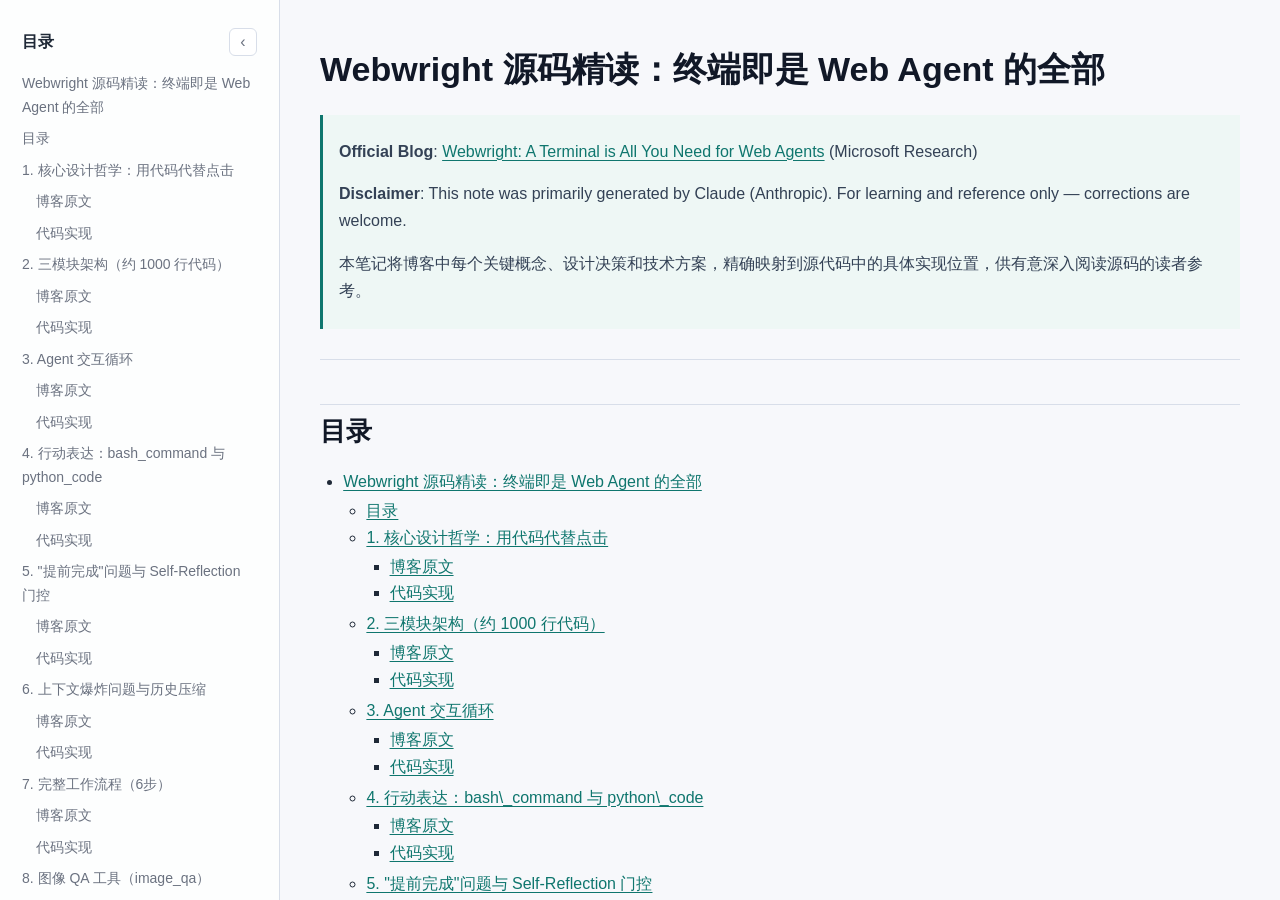
==== pages/Webwright/index.html @ 62d3bee5 "add Webwright" ====
<!doctype html>
<html lang="zh-CN">
<head>
  <meta charset="utf-8">
  <meta name="viewport" content="width=device-width, initial-scale=1">
  <title>Webwright 源码精读：终端即是 Web Agent 的全部</title>
  <link rel="stylesheet" href="assets/style.css">
</head>
<body>
  <div class="app-shell" id="app-shell">
    <aside class="toc" id="toc" aria-label="目录">
      <div class="toc-header">
        <div class="toc-title">目录</div>
        <button type="button" class="toc-toggle" id="toc-toggle" aria-label="折叠目录">‹</button>
      </div>
      <nav><a class="toc-level-1" href="#webwright-源码精读终端即是-web-agent-的全部">Webwright 源码精读：终端即是 Web Agent 的全部</a><a class="toc-level-2" href="#目录">目录</a><a class="toc-level-2" href="#1-核心设计哲学用代码代替点击">1. 核心设计哲学：用代码代替点击</a><a class="toc-level-3" href="#博客原文">博客原文</a><a class="toc-level-3" href="#代码实现">代码实现</a><a class="toc-level-2" href="#2-三模块架构（约-1000-行代码）">2. 三模块架构（约 1000 行代码）</a><a class="toc-level-3" href="#博客原文">博客原文</a><a class="toc-level-3" href="#代码实现">代码实现</a><a class="toc-level-2" href="#3-agent-交互循环">3. Agent 交互循环</a><a class="toc-level-3" href="#博客原文">博客原文</a><a class="toc-level-3" href="#代码实现">代码实现</a><a class="toc-level-2" href="#4-行动表达bashcommand-与-pythoncode">4. 行动表达：bash_command 与 python_code</a><a class="toc-level-3" href="#博客原文">博客原文</a><a class="toc-level-3" href="#代码实现">代码实现</a><a class="toc-level-2" href="#5-提前完成问题与-self-reflection-门控">5. &quot;提前完成&quot;问题与 Self-Reflection 门控</a><a class="toc-level-3" href="#博客原文">博客原文</a><a class="toc-level-3" href="#代码实现">代码实现</a><a class="toc-level-2" href="#6-上下文爆炸问题与历史压缩">6. 上下文爆炸问题与历史压缩</a><a class="toc-level-3" href="#博客原文">博客原文</a><a class="toc-level-3" href="#代码实现">代码实现</a><a class="toc-level-2" href="#7-完整工作流程（6步）">7. 完整工作流程（6步）</a><a class="toc-level-3" href="#博客原文">博客原文</a><a class="toc-level-3" href="#代码实现">代码实现</a><a class="toc-level-2" href="#8-图像-qa-工具（imageqa）">8. 图像 QA 工具（image_qa）</a><a class="toc-level-3" href="#博客原文">博客原文</a><a class="toc-level-3" href="#代码实现">代码实现</a><a class="toc-level-2" href="#9-可重用-cli-工具输出">9. 可重用 CLI 工具输出</a><a class="toc-level-3" href="#博客原文">博客原文</a><a class="toc-level-3" href="#代码实现">代码实现</a><a class="toc-level-2" href="#10-性能评测与成本数据">10. 性能评测与成本数据</a><a class="toc-level-3" href="#博客原文">博客原文</a><a class="toc-level-3" href="#代码实现">代码实现</a><a class="toc-level-2" href="#11-设计原则少即是多">11. 设计原则：少即是多</a><a class="toc-level-3" href="#博客原文">博客原文</a><a class="toc-level-3" href="#代码实现">代码实现</a><a class="toc-level-2" href="#12-可观测性轨迹与调试文件">12. 可观测性：轨迹与调试文件</a><a class="toc-level-3" href="#博客原文">博客原文</a><a class="toc-level-3" href="#代码实现">代码实现</a><a class="toc-level-2" href="#附录关键配置项速查">附录：关键配置项速查</a><a class="toc-level-2" href="#附录关键文件速查">附录：关键文件速查</a><a class="toc-level-2" href="#acknowledgements">Acknowledgements</a></nav>
    </aside>
    <button type="button" class="toc-rail" id="toc-rail" aria-label="展开目录">目录</button>
    <main class="document">
      <h1 id="webwright-源码精读终端即是-web-agent-的全部">Webwright 源码精读：终端即是 Web Agent 的全部</h1>
<blockquote><p><strong>Official Blog</strong>: <a href="https://www.microsoft.com/en-us/research/articles/webwright-a-terminal-is-all-you-need-for-web-agents/">Webwright: A Terminal is All You Need for Web Agents</a> (Microsoft Research)</p><p><strong>Disclaimer</strong>: This note was primarily generated by Claude (Anthropic). For learning and reference only — corrections are welcome.</p><p>本笔记将博客中每个关键概念、设计决策和技术方案，精确映射到源代码中的具体实现位置，供有意深入阅读源码的读者参考。</p></blockquote>
<hr>
<h2 id="目录">目录</h2>
<ul>
<li><a href="#webwright-源码精读终端即是-web-agent-的全部">Webwright 源码精读：终端即是 Web Agent 的全部</a>
<ul>
<li><a href="#目录">目录</a>
</li>
<li><a href="#1-核心设计哲学用代码代替点击">1. 核心设计哲学：用代码代替点击</a>
<ul>
<li><a href="#博客原文">博客原文</a>
</li>
<li><a href="#代码实现">代码实现</a>
</li>
</ul>
</li>
<li><a href="#2-三模块架构约-1000-行代码">2. 三模块架构（约 1000 行代码）</a>
<ul>
<li><a href="#博客原文-1">博客原文</a>
</li>
<li><a href="#代码实现-1">代码实现</a>
</li>
</ul>
</li>
<li><a href="#3-agent-交互循环">3. Agent 交互循环</a>
<ul>
<li><a href="#博客原文-2">博客原文</a>
</li>
<li><a href="#代码实现-2">代码实现</a>
</li>
</ul>
</li>
<li><a href="#4-行动表达bash_command-与-python_code">4. 行动表达：bash\_command 与 python\_code</a>
<ul>
<li><a href="#博客原文-3">博客原文</a>
</li>
<li><a href="#代码实现-3">代码实现</a>
</li>
</ul>
</li>
<li><a href="#5-提前完成问题与-self-reflection-门控">5. &quot;提前完成&quot;问题与 Self-Reflection 门控</a>
<ul>
<li><a href="#博客原文-4">博客原文</a>
</li>
<li><a href="#代码实现-4">代码实现</a>
</li>
</ul>
</li>
<li><a href="#6-上下文爆炸问题与历史压缩">6. 上下文爆炸问题与历史压缩</a>
<ul>
<li><a href="#博客原文-5">博客原文</a>
</li>
<li><a href="#代码实现-5">代码实现</a>
</li>
</ul>
</li>
<li><a href="#7-完整工作流程6步">7. 完整工作流程（6步）</a>
<ul>
<li><a href="#博客原文-6">博客原文</a>
</li>
<li><a href="#代码实现-6">代码实现</a>
</li>
</ul>
</li>
<li><a href="#8-图像-qa-工具image_qa">8. 图像 QA 工具（image\_qa）</a>
<ul>
<li><a href="#博客原文-7">博客原文</a>
</li>
<li><a href="#代码实现-7">代码实现</a>
</li>
</ul>
</li>
<li><a href="#9-可重用-cli-工具输出">9. 可重用 CLI 工具输出</a>
<ul>
<li><a href="#博客原文-8">博客原文</a>
</li>
<li><a href="#代码实现-8">代码实现</a>
</li>
</ul>
</li>
<li><a href="#10-性能评测与成本数据">10. 性能评测与成本数据</a>
<ul>
<li><a href="#博客原文-9">博客原文</a>
</li>
<li><a href="#代码实现-9">代码实现</a>
</li>
</ul>
</li>
<li><a href="#11-设计原则少即是多">11. 设计原则：少即是多</a>
<ul>
<li><a href="#博客原文-10">博客原文</a>
</li>
<li><a href="#代码实现-10">代码实现</a>
</li>
</ul>
</li>
<li><a href="#12-可观测性轨迹与调试文件">12. 可观测性：轨迹与调试文件</a>
<ul>
<li><a href="#博客原文-11">博客原文</a>
</li>
<li><a href="#代码实现-11">代码实现</a>
</li>
</ul>
</li>
<li><a href="#附录关键配置项速查">附录：关键配置项速查</a>
</li>
<li><a href="#附录关键文件速查">附录：关键文件速查</a>
</li>
<li><a href="#acknowledgements">Acknowledgements</a>
</li>
</ul>
</li>
</ul>
<hr>
<h2 id="1-核心设计哲学用代码代替点击">1. 核心设计哲学：用代码代替点击</h2>
<h3 id="博客原文">博客原文</h3>
<blockquote><p>系统不是逐一预测点击位置，而是让模型通过编写代码来启动浏览器会话并探索网站。</p><p>持久化的制品不是浏览器会话，而是本地工作区中的代码和日志。</p><p>浏览器没有持久状态。每次 Playwright 运行都必须创建一个全新的浏览器会话，从头导航，并通过代码重建状态。</p></blockquote>
<h3 id="代码实现">代码实现</h3>
<p><strong>无持久化浏览器状态的约束</strong>写在 System Prompt 中，强制模型通过代码而非会话状态维护上下文：</p>
<p><a href="src/webwright/config/base.yaml#L109" class="code-ref-trigger" data-code-path="src/webwright/config/base.yaml" data-file-id="file-708bcd478123" data-start="109" data-end="109">src/webwright/config/base.yaml:109</a></p>
<p><strong>持久化制品是代码和日志，而非浏览器会话</strong>。环境模块将代码和截图持久化到磁盘工作区，而不是保留浏览器进程：</p>
<p><a href="src/webwright/environments/local_workspace.py#L16-L44" class="code-ref-trigger" data-code-path="src/webwright/environments/local_workspace.py" data-file-id="file-b6d638ec2795" data-start="16" data-end="44">src/webwright/environments/local_workspace.py:16-44</a>（<code>LocalWorkspaceEnvironmentConfig</code>）</p>
<p>工作区目录通过 <code>output_dir</code> 配置项绑定，每一步的 bash 命令都在此目录下执行，产出的文件（<code>final_script.py</code>、截图、日志）构成持久化制品。</p>
<p><strong>Local Browser 模式</strong>下，每一步 Python 代码都在一个新的 <code>async_playwright()</code> 上下文中运行，执行完即关闭：</p>
<p><a href="src/webwright/environments/local_browser.py#L432-L450" class="code-ref-trigger" data-code-path="src/webwright/environments/local_browser.py" data-file-id="file-054def667570" data-start="432" data-end="450">src/webwright/environments/local_browser.py:432-450</a>（<code>_run_python_code</code>）</p>
<p>这段代码将模型生成的 Python 片段包装成一个 <code>async def __agent_step__(page, context, browser, playwright, task)</code> 函数来执行，每次调用都是独立的浏览器会话。</p>
<hr>
<h2 id="2-三模块架构（约-1000-行代码）">2. 三模块架构（约 1000 行代码）</h2>
<h3 id="博客原文">博客原文</h3>
<blockquote><p>三个核心模块，总计约 1000 行代码： - 运行器（Runner）：约 150 行 - 模型接口（Model Interface）：约 550 行 - 环境（Environment）：约 300 行</p></blockquote>
<h3 id="代码实现">代码实现</h3>
<table><thead><tr><th>模块</th><th>博客描述</th><th>实际文件</th><th>行数</th></tr></thead><tbody><tr><td><strong>Runner（运行器）</strong></td><td>~150 行，编排 Agent 循环</td><td><a href="src/webwright/run/cli.py" class="code-ref-trigger" data-code-path="src/webwright/run/cli.py" data-file-id="file-d934a7c98367" data-start="" data-end="">src/webwright/run/cli.py</a></td><td>155 行</td></tr><tr><td><strong>Model Interface（模型接口）</strong></td><td>~550 行，处理 LLM 通信</td><td><a href="src/webwright/models/base.py" class="code-ref-trigger" data-code-path="src/webwright/models/base.py" data-file-id="file-b5b69364e30b" data-start="" data-end="">src/webwright/models/base.py</a></td><td>588 行</td></tr><tr><td><strong>Environment（环境）</strong></td><td>~300 行，管理工作区和执行命令</td><td><a href="src/webwright/environments/local_workspace.py" class="code-ref-trigger" data-code-path="src/webwright/environments/local_workspace.py" data-file-id="file-b6d638ec2795" data-start="" data-end="">src/webwright/environments/local_workspace.py</a></td><td>~300 行</td></tr></tbody></table>
<p><strong>Runner</strong> 的核心入口函数：</p>
<p><a href="src/webwright/run/cli.py#L30-L131" class="code-ref-trigger" data-code-path="src/webwright/run/cli.py" data-file-id="file-d934a7c98367" data-start="30" data-end="131">src/webwright/run/cli.py:30-131</a>（<code>run_one</code> 函数）</p>
<p><code>run_one()</code> 负责：加载多层 YAML 配置 → 实例化 Model/Environment/Agent → 调用 <code>env.prepare()</code> → 调用 <code>agent.run()</code> → 关闭环境并返回结果。</p>
<p><strong>Model Interface</strong> 的核心类：</p>
<p><a href="src/webwright/models/base.py#L225-L587" class="code-ref-trigger" data-code-path="src/webwright/models/base.py" data-file-id="file-b5b69364e30b" data-start="225" data-end="587">src/webwright/models/base.py:225-587</a>（<code>BaseModel</code> 类）</p>
<p>所有 LLM 后端（OpenAI、Anthropic、OpenRouter）均继承自此基类，通过重载 <code>_build_payload</code>、<code>_extract_text</code>、<code>_usage_metrics_from_payload</code> 等方法适配各自 API。</p>
<p><strong>Environment</strong> 的核心类：</p>
<p><a href="src/webwright/environments/local_workspace.py#L47" class="code-ref-trigger" data-code-path="src/webwright/environments/local_workspace.py" data-file-id="file-b6d638ec2795" data-start="47" data-end="47">src/webwright/environments/local_workspace.py:47</a>（<code>LocalWorkspaceEnvironment</code>）</p>
<hr>
<h2 id="3-agent-交互循环">3. Agent 交互循环</h2>
<h3 id="博客原文">博客原文</h3>
<blockquote><p>1. 运行器将当前上下文发送给模型 2. 模型返回解析后的动作：思考块 + Shell 命令块 3. 环境在本地工作区执行命令 4. 返回观测结果（终端输出、日志、截图、错误信息） 5. 循环持续直到任务完成</p></blockquote>
<h3 id="代码实现">代码实现</h3>
<p><strong>主循环</strong>位于 Agent 的 <code>run()</code> 方法：</p>
<p><a href="src/webwright/agents/default.py#L341-L381" class="code-ref-trigger" data-code-path="src/webwright/agents/default.py" data-file-id="file-e313798ded40" data-start="341" data-end="381">src/webwright/agents/default.py:341-381</a>（<code>run</code> 方法）</p>
<p><a href="src/webwright/agents/default.py#L383-L384" class="code-ref-trigger" data-code-path="src/webwright/agents/default.py" data-file-id="file-e313798ded40" data-start="383" data-end="384">src/webwright/agents/default.py:383-384</a>（<code>step</code> 方法）</p>
<p><code>step()</code> 仅一行：<code>return self.execute_actions(self.query())</code>，清晰体现了&quot;查询 → 执行&quot;的两步结构。</p>
<p><strong>步骤1：Runner 发送上下文给模型</strong></p>
<p><a href="src/webwright/agents/default.py#L346-L349" class="code-ref-trigger" data-code-path="src/webwright/agents/default.py" data-file-id="file-e313798ded40" data-start="346" data-end="349">src/webwright/agents/default.py:346-349</a></p>
<p>启动时渲染 <code>system_template</code> 和 <code>instance_template</code>，加入 <code>self.messages</code> 列表，再在每个循环中通过 <code>self.query()</code> 将完整消息历史传给模型。</p>
<p><strong>步骤2：模型返回 thinking + shell command</strong></p>
<p><a href="src/webwright/agents/default.py#L386-L398" class="code-ref-trigger" data-code-path="src/webwright/agents/default.py" data-file-id="file-e313798ded40" data-start="386" data-end="398">src/webwright/agents/default.py:386-398</a>（<code>query</code> 方法）</p>
<p><a href="src/webwright/models/base.py#L463-L529" class="code-ref-trigger" data-code-path="src/webwright/models/base.py" data-file-id="file-b5b69364e30b" data-start="463" data-end="529">src/webwright/models/base.py:463-529</a>（<code>_query_async</code> 方法）</p>
<p><code>_query_async</code> 解析 JSON 响应，将 <code>thought</code> 字段提取为内容，<code>bash_command</code>/<code>python_code</code> 提取为 <code>actions</code>，<code>done</code> 和 <code>final_response</code> 一并打包进消息的 <code>extra</code> 字段。</p>
<p>模型输出的 JSON 格式由 System Prompt 强制规定：</p>
<p><a href="src/webwright/config/base.yaml#L95-L101" class="code-ref-trigger" data-code-path="src/webwright/config/base.yaml" data-file-id="file-708bcd478123" data-start="95" data-end="101">src/webwright/config/base.yaml:95-101</a></p>
<p><strong>步骤3：环境执行命令</strong></p>
<p><a href="src/webwright/agents/default.py#L425" class="code-ref-trigger" data-code-path="src/webwright/agents/default.py" data-file-id="file-e313798ded40" data-start="425" data-end="425">src/webwright/agents/default.py:425</a></p>
<p><strong>步骤4：观测结果返回</strong></p>
<p>观测模板将终端输出、截图路径、ARIA 快照等格式化后发回：</p>
<p><a href="src/webwright/config/base.yaml#L27-L39" class="code-ref-trigger" data-code-path="src/webwright/config/base.yaml" data-file-id="file-708bcd478123" data-start="27" data-end="39">src/webwright/config/base.yaml:27-39</a>（<code>observation_template</code>）</p>
<p><a href="src/webwright/models/base.py#L376-L399" class="code-ref-trigger" data-code-path="src/webwright/models/base.py" data-file-id="file-b5b69364e30b" data-start="376" data-end="399">src/webwright/models/base.py:376-399</a>（<code>format_observation_messages</code> 方法）</p>
<p><strong>步骤5：循环直到任务完成</strong></p>
<p><a href="src/webwright/agents/default.py#L363-L381" class="code-ref-trigger" data-code-path="src/webwright/agents/default.py" data-file-id="file-e313798ded40" data-start="363" data-end="381">src/webwright/agents/default.py:363-381</a></p>
<p>通过检查 <code>messages[-1].get(&quot;role&quot;) == &quot;exit&quot;</code> 来判断是否退出循环。</p>
<hr>
<h2 id="4-行动表达bashcommand-与-pythoncode">4. 行动表达：bash_command 与 python_code</h2>
<h3 id="博客原文">博客原文</h3>
<blockquote><p>系统不使用底层原子操作，而是使用 bash 命令和 Playwright 代码，让模型能够在单步内自然地串联多个 Web 交互。</p><p>代码所带来的健壮性、效率和可复用性，是底层动作空间难以企及的。</p></blockquote>
<h3 id="代码实现">代码实现</h3>
<p><strong>两种行动字段</strong>在模型配置中定义为互斥的 <code>action_field</code>：</p>
<p><a href="src/webwright/models/base.py#L53" class="code-ref-trigger" data-code-path="src/webwright/models/base.py" data-file-id="file-b5b69364e30b" data-start="53" data-end="53">src/webwright/models/base.py:53</a></p>
<p>JSON Schema 中的行动字段定义（用于强制结构化输出）：</p>
<p><a href="src/webwright/models/base.py#L307-L319" class="code-ref-trigger" data-code-path="src/webwright/models/base.py" data-file-id="file-b5b69364e30b" data-start="307" data-end="319">src/webwright/models/base.py:307-319</a>（<code>_response_schema</code> 方法）</p>
<p><strong>bash_command</strong> 在 <code>local_workspace</code> 环境中通过 <code>subprocess</code> 执行，支持 heredoc 内嵌 Python：</p>
<p><a href="src/webwright/environments/local_workspace.py#L47" class="code-ref-trigger" data-code-path="src/webwright/environments/local_workspace.py" data-file-id="file-b6d638ec2795" data-start="47" data-end="47">src/webwright/environments/local_workspace.py:47</a>（<code>LocalWorkspaceEnvironment.execute</code> 方法）</p>
<p><strong>python_code</strong> 在 <code>local_browser</code> 环境中直接执行 Playwright 异步代码：</p>
<p><a href="src/webwright/environments/local_browser.py#L432-L450" class="code-ref-trigger" data-code-path="src/webwright/environments/local_browser.py" data-file-id="file-054def667570" data-start="432" data-end="450">src/webwright/environments/local_browser.py:432-450</a>（<code>_run_python_code</code> 方法）</p>
<p><strong>多步浏览器交互链</strong>的典型示例直接写在 System Prompt 的 Playwright 示例中，展示了在单个 bash_command 内完成&quot;导航 → 截图 → 点击 → 过滤 → 截图&quot;的完整链：</p>
<p><a href="src/webwright/config/base.yaml#L125-L171" class="code-ref-trigger" data-code-path="src/webwright/config/base.yaml" data-file-id="file-708bcd478123" data-start="125" data-end="171">src/webwright/config/base.yaml:125-171</a>（<code>## Playwright Examples</code> 段落）</p>
<p><strong>bash 语法校验</strong>防止非法命令进入执行循环：</p>
<p><a href="src/webwright/models/base.py#L123-L136" class="code-ref-trigger" data-code-path="src/webwright/models/base.py" data-file-id="file-b5b69364e30b" data-start="123" data-end="136">src/webwright/models/base.py:123-136</a>（<code>_validate_bash_command</code> 函数）</p>
<hr>
<h2 id="5-提前完成问题与-self-reflection-门控">5. &quot;提前完成&quot;问题与 Self-Reflection 门控</h2>
<h3 id="博客原文">博客原文</h3>
<blockquote><p>&quot;提前完成&quot;问题：Agent 必须先生成自我反思配置、在新文件夹中运行最终脚本并记录日志、通过自身判断，然后才能发出 <code>done: true</code> 标志。</p></blockquote>
<h3 id="代码实现">代码实现</h3>
<p><strong>门控逻辑</strong>：当模型尝试设置 <code>done: true</code> 时，<code>execute_actions</code> 先检查 Self-Reflection 门控：</p>
<p><a href="src/webwright/agents/default.py#L400-L424" class="code-ref-trigger" data-code-path="src/webwright/agents/default.py" data-file-id="file-e313798ded40" data-start="400" data-end="424">src/webwright/agents/default.py:400-424</a>（<code>execute_actions</code> 方法）</p>
<p><strong>门控验证逻辑</strong>检查以下条件：</p>
<p><a href="src/webwright/agents/default.py#L202-L268" class="code-ref-trigger" data-code-path="src/webwright/agents/default.py" data-file-id="file-e313798ded40" data-start="202" data-end="268">src/webwright/agents/default.py:202-268</a>（<code>_tool_gate_error</code> 方法）</p>
<ol>
<li><code>final_runs/</code> 目录是否存在
</li>
<li>最新 <code>final_runs/run_&lt;id&gt;/</code> 中是否有 <code>self_reflect_result.json</code>
</li>
<li>该文件中 <code>predicted_label</code> 是否为 <code>1</code>（成功）
</li>
</ol>
<p>若任何条件不满足，方法返回一段详细的错误文本，告知模型需要执行哪些步骤。模型收到此错误后会继续执行修复流程。</p>
<p><strong>Self-Reflection 工具本身</strong>是一个两阶段视觉评估器：</p>
<p><a href="src/webwright/tools/self_reflection.py#L379-L447" class="code-ref-trigger" data-code-path="src/webwright/tools/self_reflection.py" data-file-id="file-9f012483cd4c" data-start="379" data-end="447">src/webwright/tools/self_reflection.py:379-447</a>（<code>run_self_reflection_async</code> 函数）</p>
<ul>
<li><strong>阶段1</strong>（<a href="src/webwright/tools/self_reflection.py#L395-L411" class="code-ref-trigger" data-code-path="src/webwright/tools/self_reflection.py" data-file-id="file-9f012483cd4c" data-start="395" data-end="411">第 395-411 行</a>）：并发对每张截图调用视觉模型，解析 <code>Score: 1-5</code> 和 <code>Reasoning</code>
</li>
<li><strong>阶段2</strong>（<a href="src/webwright/tools/self_reflection.py#L419-L436" class="code-ref-trigger" data-code-path="src/webwright/tools/self_reflection.py" data-file-id="file-9f012483cd4c" data-start="419" data-end="436">第 419-436 行</a>）：将所有 <code>Reasoning</code> 和 <code>final_script_log.txt</code> 注入最终 prompt，一次性得出 <code>Status: success</code> 或 <code>Status: failure</code>
</li>
</ul>
<p><strong>配置开关</strong>：是否要求 Self-Reflection 通过才能完成：</p>
<p><a href="src/webwright/agents/default.py#L39" class="code-ref-trigger" data-code-path="src/webwright/agents/default.py" data-file-id="file-e313798ded40" data-start="39" data-end="39">src/webwright/agents/default.py:39</a>（<code>AgentConfig</code>） <a href="src/webwright/config/base.yaml#L89" class="code-ref-trigger" data-code-path="src/webwright/config/base.yaml" data-file-id="file-708bcd478123" data-start="89" data-end="89">src/webwright/config/base.yaml:89</a></p>
<p><strong>Completion Gate（完成门控）规则</strong>在 System Prompt 中明确列出：</p>
<p><a href="src/webwright/config/base.yaml#L289-L314" class="code-ref-trigger" data-code-path="src/webwright/config/base.yaml" data-file-id="file-708bcd478123" data-start="289" data-end="314">src/webwright/config/base.yaml:289-314</a>（<code>## Completion Gate</code> 段落）</p>
<p><a href="src/webwright/config/base.yaml#L402-L410" class="code-ref-trigger" data-code-path="src/webwright/config/base.yaml" data-file-id="file-708bcd478123" data-start="402" data-end="410">src/webwright/config/base.yaml:402-410</a>（<code>instance_template</code> 中的 Completion Gate）</p>
<hr>
<h2 id="6-上下文爆炸问题与历史压缩">6. 上下文爆炸问题与历史压缩</h2>
<h3 id="博客原文">博客原文</h3>
<blockquote><p>&quot;上下文爆炸&quot;问题：较长的编码轨迹会迅速超出上下文限制，因此每 20 步将历史记录压缩为一条摘要。</p></blockquote>
<h3 id="代码实现">代码实现</h3>
<p><strong>历史压缩触发条件</strong>在主循环中：</p>
<p><a href="src/webwright/agents/default.py#L374-L380" class="code-ref-trigger" data-code-path="src/webwright/agents/default.py" data-file-id="file-e313798ded40" data-start="374" data-end="380">src/webwright/agents/default.py:374-380</a></p>
<p><strong>压缩间隔配置</strong>（默认 20 步）：</p>
<p><a href="src/webwright/config/base.yaml#L91" class="code-ref-trigger" data-code-path="src/webwright/config/base.yaml" data-file-id="file-708bcd478123" data-start="91" data-end="91">src/webwright/config/base.yaml:91</a></p>
<p><strong>压缩实现</strong>（<code>_compact_history</code> 方法）：</p>
<p><a href="src/webwright/agents/default.py#L303-L339" class="code-ref-trigger" data-code-path="src/webwright/agents/default.py" data-file-id="file-e313798ded40" data-start="303" data-end="339">src/webwright/agents/default.py:303-339</a></p>
<ol>
<li>保留原始 system 消息
</li>
<li>用当前消息历史 + 压缩指令 prompt 向模型发起一次额外的 LLM 调用
</li>
<li>将所有非 system 消息替换为一条包含摘要的 user 消息
</li>
<li>摘要失败不会终止运行（<code>except Exception: return</code>）
</li>
</ol>
<p><strong>压缩指令 prompt</strong>（告知模型需要摘要哪些内容）：</p>
<p><a href="src/webwright/agents/default.py#L16-L29" class="code-ref-trigger" data-code-path="src/webwright/agents/default.py" data-file-id="file-e313798ded40" data-start="16" data-end="29">src/webwright/agents/default.py:16-29</a>（<code>DEFAULT_SUMMARY_USER_PROMPT</code>）</p>
<p>摘要 prompt 要求模型保留：原始任务目标、关键文件路径、已满足/未满足的 Critical Points、已发现的有效选择器、最新 final_runs 状态、以及下一步行动。</p>
<p><strong>Local Browser 模式下的 ARIA 快照裁剪</strong>（另一种减少上下文的机制）：</p>
<p><a href="src/webwright/agents/default.py#L275-L301" class="code-ref-trigger" data-code-path="src/webwright/agents/default.py" data-file-id="file-e313798ded40" data-start="275" data-end="301">src/webwright/agents/default.py:275-301</a>（<code>_prune_old_observation_aria_snapshots</code> 方法）</p>
<p><a href="src/webwright/config/local_browser.yaml" class="code-ref-trigger" data-code-path="src/webwright/config/local_browser.yaml" data-file-id="file-71a5d9158325" data-start="" data-end="">src/webwright/config/local_browser.yaml</a>（<code>keep_last_n_observations</code> 配置项）</p>
<p>只保留最近 N 条观测的 ARIA 快照，旧的替换为占位符 <code>&quot;(ARIA snapshot pruned; see most recent observation)&quot;</code>。</p>
<hr>
<h2 id="7-完整工作流程（6步）">7. 完整工作流程（6步）</h2>
<h3 id="博客原文">博客原文</h3>
<blockquote><p>博客描述了从任务接收到任务完成的完整六步流程：规划 → 编写自我反思配置 → 探索 → 编写并执行最终脚本 → 运行自我反思 → 声明完成。</p></blockquote>
<h3 id="代码实现">代码实现</h3>
<p>完整工作流程在 Instance Template 的 <strong>Recommended Workflow</strong> 段落中定义：</p>
<p><a href="src/webwright/config/base.yaml#L370-L387" class="code-ref-trigger" data-code-path="src/webwright/config/base.yaml" data-file-id="file-708bcd478123" data-start="370" data-end="387">src/webwright/config/base.yaml:370-387</a>（<code>## Recommended Workflow</code>）</p>
<p><strong>步骤1 — Planning（规划）</strong></p>
<blockquote><p>将任务分解为关键检查点（Critical Points），写入 <code>plan.md</code></p></blockquote>
<p><a href="src/webwright/config/base.yaml#L370-L377" class="code-ref-trigger" data-code-path="src/webwright/config/base.yaml" data-file-id="file-708bcd478123" data-start="370" data-end="377">src/webwright/config/base.yaml:370-377</a></p>
<p>计划文件 <code>plan.md</code> 还会被 Agent 持续监控，并可在每次观测后重新附加：</p>
<p><a href="src/webwright/agents/default.py#L190-L200" class="code-ref-trigger" data-code-path="src/webwright/agents/default.py" data-file-id="file-e313798ded40" data-start="190" data-end="200">src/webwright/agents/default.py:190-200</a>（<code>_plan_md_message</code> 方法）</p>
<p><a href="src/webwright/agents/default.py#L38" class="code-ref-trigger" data-code-path="src/webwright/agents/default.py" data-file-id="file-e313798ded40" data-start="38" data-end="38">src/webwright/agents/default.py:38</a>（<code>attach_plan_md_after_observation</code> 配置项）</p>
<p><strong>步骤2 — 编写 self_reflect_config.json（一次性）</strong></p>
<blockquote><p>预先为 Self-Reflection 工具编写四个评判 prompt，嵌入 Critical Points 列表</p></blockquote>
<p><a href="src/webwright/config/base.yaml#L379-L380" class="code-ref-trigger" data-code-path="src/webwright/config/base.yaml" data-file-id="file-708bcd478123" data-start="379" data-end="380">src/webwright/config/base.yaml:379-380</a></p>
<p>Self-Reflection 配置的 JSON schema 在 System Prompt 中详细描述：</p>
<p><a href="src/webwright/config/base.yaml#L237-L279" class="code-ref-trigger" data-code-path="src/webwright/config/base.yaml" data-file-id="file-708bcd478123" data-start="237" data-end="279">src/webwright/config/base.yaml:237-279</a></p>
<p><strong>步骤3 — Exploration（探索）</strong></p>
<blockquote><p>运行探索脚本、发现 UI 控件和选择器</p></blockquote>
<p><a href="src/webwright/config/base.yaml#L381-L382" class="code-ref-trigger" data-code-path="src/webwright/config/base.yaml" data-file-id="file-708bcd478123" data-start="381" data-end="382">src/webwright/config/base.yaml:381-382</a></p>
<p>探索过程中可以使用 <code>image_qa</code> 工具验证 UI 状态（见第8节）。</p>
<p><strong>步骤4 — 编写并运行 final_script.py</strong></p>
<blockquote><p>编写带仪器化的 <code>final_script.py</code>，在 <code>final_runs/run_&lt;id&gt;/</code> 中执行</p></blockquote>
<p><a href="src/webwright/config/base.yaml#L383" class="code-ref-trigger" data-code-path="src/webwright/config/base.yaml" data-file-id="file-708bcd478123" data-start="383" data-end="383">src/webwright/config/base.yaml:383</a> <a href="src/webwright/config/base.yaml#L389-L399" class="code-ref-trigger" data-code-path="src/webwright/config/base.yaml" data-file-id="file-708bcd478123" data-start="389" data-end="399">src/webwright/config/base.yaml:389-399</a>（<code>## Final Script Instrumentation</code>）</p>
<p>Final Script 必须满足的仪器化要求（截图命名规范、日志格式）：</p>
<p><a href="src/webwright/config/base.yaml#L392-L396" class="code-ref-trigger" data-code-path="src/webwright/config/base.yaml" data-file-id="file-708bcd478123" data-start="392" data-end="396">src/webwright/config/base.yaml:392-396</a></p>
<p><code>final_script_name</code> 和 <code>final_script_path</code> 由环境配置确定：</p>
<p><a href="src/webwright/config/base.yaml#L67" class="code-ref-trigger" data-code-path="src/webwright/config/base.yaml" data-file-id="file-708bcd478123" data-start="67" data-end="67">src/webwright/config/base.yaml:67</a>（<code>environment.final_script_name</code>） <a href="src/webwright/environments/local_workspace.py#L43" class="code-ref-trigger" data-code-path="src/webwright/environments/local_workspace.py" data-file-id="file-b6d638ec2795" data-start="43" data-end="43">src/webwright/environments/local_workspace.py:43</a>（<code>LocalWorkspaceEnvironmentConfig</code>）</p>
<p><strong>步骤5 — 运行 Self-Reflection</strong></p>
<blockquote><p>执行 <code>python -m webwright.tools.self_reflection</code>，验证所有 Critical Points</p></blockquote>
<p><a href="src/webwright/config/base.yaml#L385-L387" class="code-ref-trigger" data-code-path="src/webwright/config/base.yaml" data-file-id="file-708bcd478123" data-start="385" data-end="387">src/webwright/config/base.yaml:385-387</a> <a href="src/webwright/tools/self_reflection.py#L514-L607" class="code-ref-trigger" data-code-path="src/webwright/tools/self_reflection.py" data-file-id="file-9f012483cd4c" data-start="514" data-end="607">src/webwright/tools/self_reflection.py:514-607</a>（<code>main</code> 函数 / CLI 入口）</p>
<p><strong>步骤6 — 声明完成</strong></p>
<blockquote><p>仅当 <code>predicted_label == 1</code> 时才设置 <code>&quot;done&quot;: true</code></p></blockquote>
<p><a href="src/webwright/config/base.yaml#L387" class="code-ref-trigger" data-code-path="src/webwright/config/base.yaml" data-file-id="file-708bcd478123" data-start="387" data-end="387">src/webwright/config/base.yaml:387</a> <a href="src/webwright/agents/default.py#L202-L268" class="code-ref-trigger" data-code-path="src/webwright/agents/default.py" data-file-id="file-e313798ded40" data-start="202" data-end="268">src/webwright/agents/default.py:202-268</a>（门控验证）</p>
<hr>
<h2 id="8-图像-qa-工具（imageqa）">8. 图像 QA 工具（image_qa）</h2>
<h3 id="博客原文">博客原文</h3>
<blockquote><p>在这个基准测试变体中，每步截图不会自动附加到提示中。如果需要视觉解读，必须自行调用图像 QA 工具。</p></blockquote>
<h3 id="代码实现">代码实现</h3>
<p><strong>image_qa CLI 工具</strong>：</p>
<p><a href="src/webwright/tools/image_qa.py#L71-L97" class="code-ref-trigger" data-code-path="src/webwright/tools/image_qa.py" data-file-id="file-fa2f55d80d14" data-start="71" data-end="97">src/webwright/tools/image_qa.py:71-97</a>（<code>run_image_qa</code> 函数）</p>
<p><a href="src/webwright/tools/image_qa.py#L122-L141" class="code-ref-trigger" data-code-path="src/webwright/tools/image_qa.py" data-file-id="file-fa2f55d80d14" data-start="122" data-end="141">src/webwright/tools/image_qa.py:122-141</a>（<code>main</code> / CLI 入口）</p>
<p>工具接收一或多张图片路径 + 问题文本，调用独立的视觉模型（不是主 Agent 模型），返回包含 <code>answer</code>、<code>evidence</code>、<code>unknown</code>、<code>confidence</code> 字段的 JSON。</p>
<p><strong>在 System Prompt 中的文档和调用示例</strong>：</p>
<p><a href="src/webwright/config/base.yaml#L111" class="code-ref-trigger" data-code-path="src/webwright/config/base.yaml" data-file-id="file-708bcd478123" data-start="111" data-end="111">src/webwright/config/base.yaml:111</a>（截图不自动附加的说明） <a href="src/webwright/config/base.yaml#L183-L191" class="code-ref-trigger" data-code-path="src/webwright/config/base.yaml" data-file-id="file-708bcd478123" data-start="183" data-end="191">src/webwright/config/base.yaml:183-191</a>（<code>image_qa</code> 使用示例命令）</p>
<p><a href="src/webwright/config/base.yaml#L363-L367" class="code-ref-trigger" data-code-path="src/webwright/config/base.yaml" data-file-id="file-708bcd478123" data-start="363" data-end="367">src/webwright/config/base.yaml:363-367</a>（<code>instance_template</code> 中的 Image QA Tool 段落）</p>
<p><strong>截图是否自动附加</strong>由模型配置控制：</p>
<p><a href="src/webwright/config/base.yaml#L28" class="code-ref-trigger" data-code-path="src/webwright/config/base.yaml" data-file-id="file-708bcd478123" data-start="28" data-end="28">src/webwright/config/base.yaml:28</a> <a href="src/webwright/models/base.py#L213" class="code-ref-trigger" data-code-path="src/webwright/models/base.py" data-file-id="file-b5b69364e30b" data-start="213" data-end="213">src/webwright/models/base.py:213</a>（<code>attach_observation_screenshot</code> 配置项）</p>
<p><code>attach_observation_screenshot: false</code> 是 <code>local_workspace</code> 模式的默认值；如需自动附加截图，需在对应的 yaml 配置中覆盖此项。</p>
<hr>
<h2 id="9-可重用-cli-工具输出">9. 可重用 CLI 工具输出</h2>
<h3 id="博客原文">博客原文</h3>
<blockquote><p>系统支持为每个用户任务输出参数化的 CLI 工具，供后续重复使用。</p><p>脚本可以被重新运行、改造和共享。</p></blockquote>
<h3 id="代码实现">代码实现</h3>
<p><strong>crafted_cli.yaml</strong> 配置启用 CLI 工具模式：</p>
<p><a href="src/webwright/config/crafted_cli.yaml" class="code-ref-trigger" data-code-path="src/webwright/config/crafted_cli.yaml" data-file-id="file-4926d2269c6b" data-start="" data-end="">src/webwright/config/crafted_cli.yaml</a></p>
<p>此配置覆盖 System Prompt 和 Instance Template，指导 Agent 生成带参数解析的可复用脚本，而非单次执行的一次性脚本。</p>
<p><strong>技能文档</strong>描述了两种使用模式：</p>
<p><a href="skills/webwright/commands/craft.md" class="code-ref-trigger" data-code-path="skills/webwright/commands/craft.md" data-file-id="file-1526c6eda3b6" data-start="" data-end="">skills/webwright/commands/craft.md</a>（<code>/webwright:craft</code> 命令） <a href="skills/webwright/reference/cli_tool_mode.md" class="code-ref-trigger" data-code-path="skills/webwright/reference/cli_tool_mode.md" data-file-id="file-6e13f1b9e160" data-start="" data-end="">skills/webwright/reference/cli_tool_mode.md</a>（CLI 工具模式参考）</p>
<p><strong>脚本可重用性</strong>的实现基础是工作区目录结构：</p>
<p><a href="src/webwright/config/base.yaml#L337-L340" class="code-ref-trigger" data-code-path="src/webwright/config/base.yaml" data-file-id="file-708bcd478123" data-start="337" data-end="340">src/webwright/config/base.yaml:337-340</a>（<code>instance_template</code> 中关于 <code>final_runs</code> 目录管理的规则）</p>
<p>每次清洁执行都存储在独立的 <code>final_runs/run_&lt;id&gt;/</code> 文件夹中，包含 <code>final_script.py</code> 副本、日志和截图，使得每次运行都是可追溯、可重放的。</p>
<hr>
<h2 id="10-性能评测与成本数据">10. 性能评测与成本数据</h2>
<h3 id="博客原文">博客原文</h3>
<blockquote><p><strong>Online-Mind2Web</strong>（300 个任务，136 个网站）： - GPT-5.4：准确率 86.67%（AutoEval 类别的最优水平） - Claude Opus 4.7：准确率 84.7% - 困难任务上 Claude 表现更好（80.5% vs 76.6%）</p><p><strong>Odysseys</strong>（200 个多步骤任务）： - Webwright + GPT-5.4：60.1%（比此前最优水平提升 35.1 个百分点） - 基础 GPT-5.4（无 Webwright）：33.5%（相对提升 79.4%）</p><p><strong>成本</strong>：GPT-5.4 平均每任务花费 2.37 美元，平均 26.3 步。前 50 步达到 82% 准确率；后 50 步额外增加 3-4 个百分点。</p></blockquote>
<h3 id="代码实现">代码实现</h3>
<p><strong>模型选择</strong>（Claude Opus 4.7 或 GPT-5.4）通过 model modifier yaml 配置：</p>
<p><a href="src/webwright/config/model_claude.yaml" class="code-ref-trigger" data-code-path="src/webwright/config/model_claude.yaml" data-file-id="file-25ce928315be" data-start="" data-end="">src/webwright/config/model_claude.yaml</a>（设置 <code>claude-opus-4-7</code>）</p>
<p><a href="src/webwright/config/model_openai.yaml" class="code-ref-trigger" data-code-path="src/webwright/config/model_openai.yaml" data-file-id="file-428e2e77ea89" data-start="" data-end="">src/webwright/config/model_openai.yaml</a>（设置 <code>gpt-4o</code>，可按需修改为 GPT-5.4）</p>
<p><strong>步数限制</strong>（<code>step_limit</code>）控制每任务最大调用次数：</p>
<p><a href="src/webwright/agents/default.py#L35" class="code-ref-trigger" data-code-path="src/webwright/agents/default.py" data-file-id="file-e313798ded40" data-start="35" data-end="35">src/webwright/agents/default.py:35</a>（<code>AgentConfig.step_limit</code> 默认值 15） <a href="src/webwright/config/base.yaml#L90" class="code-ref-trigger" data-code-path="src/webwright/config/base.yaml" data-file-id="file-708bcd478123" data-start="90" data-end="90">src/webwright/config/base.yaml:90</a>（覆盖为 100）</p>
<p><strong>Token 使用量追踪</strong>用于成本分析：</p>
<p><a href="src/webwright/models/base.py#L321-L339" class="code-ref-trigger" data-code-path="src/webwright/models/base.py" data-file-id="file-b5b69364e30b" data-start="321" data-end="339">src/webwright/models/base.py:321-339</a>（<code>_usage_snapshot</code> 方法）</p>
<p><a href="src/webwright/models/base.py#L188-L201" class="code-ref-trigger" data-code-path="src/webwright/models/base.py" data-file-id="file-b5b69364e30b" data-start="188" data-end="201">src/webwright/models/base.py:188-201</a>（累计/单次指标键定义）</p>
<p>每次 API 调用后的 token 数量（包括缓存命中的 <code>cached_input_tokens</code>）都被累积到 <code>_cumulative_usage_metrics</code> 中，最终写入 <code>trajectory.json</code>。</p>
<p><strong>任务结果汇总展示</strong>（task_showcase）：</p>
<p><a href="src/webwright/config/task_showcase.yaml" class="code-ref-trigger" data-code-path="src/webwright/config/task_showcase.yaml" data-file-id="file-62df683b6c85" data-start="" data-end="">src/webwright/config/task_showcase.yaml</a>（启用结构化输出） <a href="assets/task_showcase/app.py" class="code-ref-trigger" data-code-path="assets/task_showcase/app.py" data-file-id="file-6b79fbfa0eac" data-start="" data-end="">assets/task_showcase/app.py</a>（Flask Dashboard 服务）</p>
<hr>
<h2 id="11-设计原则少即是多">11. 设计原则：少即是多</h2>
<h3 id="博客原文">博客原文</h3>
<blockquote><p>少即是多——随着模型能力的提升，过度工程化的 Web Agent 框架反而变得越来越鸡肋，甚至成为束缚。</p><p>只有一个单独的 Agent 循环，没有任何多 Agent 编排。</p></blockquote>
<h3 id="代码实现">代码实现</h3>
<p><strong>单 Agent 循环</strong>，无图引擎或多 Agent 框架：</p>
<p><a href="src/webwright/agents/default.py#L363-L381" class="code-ref-trigger" data-code-path="src/webwright/agents/default.py" data-file-id="file-e313798ded40" data-start="363" data-end="381">src/webwright/agents/default.py:363-381</a>（<code>while True</code> 主循环）</p>
<p>整个循环仅 19 行代码，逻辑清晰：<code>step()</code> → <code>InterruptAgentFlow</code> 异常处理 → <code>save()</code> → 检查退出条件 → 可选历史压缩。</p>
<p><strong>极简架构</strong>——核心模块总共约 1500 行：</p>
<table><thead><tr><th>文件</th><th>行数</th><th>职责</th></tr></thead><tbody><tr><td><a href="src/webwright/agents/default.py" class="code-ref-trigger" data-code-path="src/webwright/agents/default.py" data-file-id="file-e313798ded40" data-start="" data-end="">src/webwright/agents/default.py</a></td><td>468</td><td>Agent 主循环</td></tr><tr><td><a href="src/webwright/models/base.py" class="code-ref-trigger" data-code-path="src/webwright/models/base.py" data-file-id="file-b5b69364e30b" data-start="" data-end="">src/webwright/models/base.py</a></td><td>588</td><td>LLM 通信基类</td></tr><tr><td><a href="src/webwright/environments/local_browser.py" class="code-ref-trigger" data-code-path="src/webwright/environments/local_browser.py" data-file-id="file-054def667570" data-start="" data-end="">src/webwright/environments/local_browser.py</a></td><td>568</td><td>Playwright 浏览器环境</td></tr><tr><td><a href="src/webwright/run/cli.py" class="code-ref-trigger" data-code-path="src/webwright/run/cli.py" data-file-id="file-d934a7c98367" data-start="" data-end="">src/webwright/run/cli.py</a></td><td>155</td><td>CLI 入口</td></tr></tbody></table>
<p><strong>可组合的 YAML 配置</strong>而非硬编码逻辑：</p>
<p><a href="src/webwright/run/cli.py#L41-L43" class="code-ref-trigger" data-code-path="src/webwright/run/cli.py" data-file-id="file-d934a7c98367" data-start="41" data-end="43">src/webwright/run/cli.py:41-43</a>（配置叠加）</p>
<p><a href="src/webwright/utils/serialize.py" class="code-ref-trigger" data-code-path="src/webwright/utils/serialize.py" data-file-id="file-ec91cecac0ed" data-start="" data-end="">src/webwright/utils/serialize.py</a>（<code>recursive_merge</code> 函数）</p>
<p>通过 <code>-c base.yaml -c model_claude.yaml -c local_browser.yaml</code> 叠加即可切换模型或浏览器模式，无需修改任何代码。</p>
<p><strong>提供者无关性</strong>——同一个 Agent 循环在 OpenAI、Anthropic、OpenRouter 下无差别运行：</p>
<p><a href="src/webwright/models/anthropic_model.py" class="code-ref-trigger" data-code-path="src/webwright/models/anthropic_model.py" data-file-id="file-c690fe1a4847" data-start="" data-end="">src/webwright/models/anthropic_model.py</a>（Anthropic 适配器）</p>
<p><a href="src/webwright/models/openai_model.py" class="code-ref-trigger" data-code-path="src/webwright/models/openai_model.py" data-file-id="file-110bc552b01c" data-start="" data-end="">src/webwright/models/openai_model.py</a>（OpenAI 适配器）</p>
<p><a href="src/webwright/models/openrouter_model.py" class="code-ref-trigger" data-code-path="src/webwright/models/openrouter_model.py" data-file-id="file-675b48ddc59f" data-start="" data-end="">src/webwright/models/openrouter_model.py</a>（OpenRouter 适配器）</p>
<p>所有适配器均继承自 <code>BaseModel</code>，只需重载 5-6 个方法。</p>
<hr>
<h2 id="12-可观测性轨迹与调试文件">12. 可观测性：轨迹与调试文件</h2>
<h3 id="博客原文">博客原文</h3>
<blockquote><p>博客强调了系统的可检查性和可调试性：截图、日志和轨迹文件作为关键制品，让每一步的行为都可以被人工审查和复现。</p></blockquote>
<h3 id="代码实现">代码实现</h3>
<p><strong>轨迹文件 <code>trajectory.json</code></strong> 记录完整运行历史：</p>
<p><a href="src/webwright/agents/default.py#L438-L467" class="code-ref-trigger" data-code-path="src/webwright/agents/default.py" data-file-id="file-e313798ded40" data-start="438" data-end="467">src/webwright/agents/default.py:438-467</a>（<code>serialize</code> / <code>save</code> 方法）</p>
<p>图像 data-url 在写入磁盘前被清理，防止文件过大：</p>
<p><a href="src/webwright/agents/default.py#L49-L56" class="code-ref-trigger" data-code-path="src/webwright/agents/default.py" data-file-id="file-e313798ded40" data-start="49" data-end="56">src/webwright/agents/default.py:49-56</a>（<code>_sanitize_message_for_disk</code> 函数）</p>
<p><strong>逐步调试文件</strong>（<code>debug/steps/step_NNNN.json</code> 和 <code>debug/steps.md</code>）：</p>
<p><a href="src/webwright/agents/default.py#L98-L175" class="code-ref-trigger" data-code-path="src/webwright/agents/default.py" data-file-id="file-e313798ded40" data-start="98" data-end="175">src/webwright/agents/default.py:98-175</a>（<code>_write_debug_step_artifact</code> 方法）</p>
<p>每步保存：<code>thought</code>、生成的代码、bash/python 区分、原始 API 响应、观测结果、token 使用量。</p>
<p><strong>Local Browser 模式</strong>下还会持久化每步的 Python 代码：</p>
<p><a href="src/webwright/environments/local_browser.py#L422-L429" class="code-ref-trigger" data-code-path="src/webwright/environments/local_browser.py" data-file-id="file-054def667570" data-start="422" data-end="429">src/webwright/environments/local_browser.py:422-429</a>（<code>_persist_step_code</code> 方法）</p>
<ul>
<li><code>steps/step_NNNN.py</code>：每步独立的脚本文件
</li>
<li><code>script.py</code>：追加累积的完整脚本
</li>
</ul>
<p><strong>截图存储路径规范</strong>：</p>
<p><a href="src/webwright/environments/local_browser.py#L486-L487" class="code-ref-trigger" data-code-path="src/webwright/environments/local_browser.py" data-file-id="file-054def667570" data-start="486" data-end="487">src/webwright/environments/local_browser.py:486-487</a></p>
<p><strong>格式错误自动恢复</strong>——JSON 解析失败时触发重试：</p>
<p><a href="src/webwright/models/base.py#L28" class="code-ref-trigger" data-code-path="src/webwright/models/base.py" data-file-id="file-b5b69364e30b" data-start="28" data-end="28">src/webwright/models/base.py:28</a>（<code>MAX_JSON_PARSE_RETRIES = 3</code>） <a href="src/webwright/models/base.py#L489-L497" class="code-ref-trigger" data-code-path="src/webwright/models/base.py" data-file-id="file-b5b69364e30b" data-start="489" data-end="497">src/webwright/models/base.py:489-497</a>（JSON 解析重试逻辑）</p>
<p><a href="src/webwright/models/base.py#L401-L415" class="code-ref-trigger" data-code-path="src/webwright/models/base.py" data-file-id="file-b5b69364e30b" data-start="401" data-end="415">src/webwright/models/base.py:401-415</a>（<code>_format_error</code> 方法）</p>
<p><a href="src/webwright/config/base.yaml#L40-L51" class="code-ref-trigger" data-code-path="src/webwright/config/base.yaml" data-file-id="file-708bcd478123" data-start="40" data-end="51">src/webwright/config/base.yaml:40-51</a>（<code>format_error_template</code>）</p>
<p>解析失败最多重试 3 次，超过后抛出 <code>FormatError</code> 异常，Agent 将其计入 <code>n_format_errors</code> 统计并记录到轨迹文件中：</p>
<p><a href="src/webwright/agents/default.py#L366-L369" class="code-ref-trigger" data-code-path="src/webwright/agents/default.py" data-file-id="file-e313798ded40" data-start="366" data-end="369">src/webwright/agents/default.py:366-369</a>（<code>FormatError</code> 捕获）</p>
<hr>
<h2 id="附录关键配置项速查">附录：关键配置项速查</h2>
<table><thead><tr><th>功能</th><th>配置键</th><th>文件（可跳转）</th><th>行号</th></tr></thead><tbody><tr><td>步数上限</td><td><code>agent.step_limit</code></td><td><a href="src/webwright/config/base.yaml#L90" class="code-ref-trigger" data-code-path="src/webwright/config/base.yaml" data-file-id="file-708bcd478123" data-start="90" data-end="90">base.yaml</a></td><td>90</td></tr><tr><td>历史压缩间隔</td><td><code>agent.summary_every_n_steps</code></td><td><a href="src/webwright/config/base.yaml#L91" class="code-ref-trigger" data-code-path="src/webwright/config/base.yaml" data-file-id="file-708bcd478123" data-start="91" data-end="91">base.yaml</a></td><td>91</td></tr><tr><td>强制 Self-Reflection</td><td><code>agent.require_self_reflection_success</code></td><td><a href="src/webwright/config/base.yaml#L89" class="code-ref-trigger" data-code-path="src/webwright/config/base.yaml" data-file-id="file-708bcd478123" data-start="89" data-end="89">base.yaml</a></td><td>89</td></tr><tr><td>浏览器模式</td><td><code>environment.browser_mode</code></td><td><a href="src/webwright/config/base.yaml#L65" class="code-ref-trigger" data-code-path="src/webwright/config/base.yaml" data-file-id="file-708bcd478123" data-start="65" data-end="65">base.yaml</a></td><td>65</td></tr><tr><td>自动附加截图</td><td><code>model.attach_observation_screenshot</code></td><td><a href="src/webwright/config/base.yaml#L28" class="code-ref-trigger" data-code-path="src/webwright/config/base.yaml" data-file-id="file-708bcd478123" data-start="28" data-end="28">base.yaml</a></td><td>28</td></tr><tr><td>ARIA 快照保留数</td><td><code>agent.keep_last_n_observations</code></td><td><a href="src/webwright/config/local_browser.yaml" class="code-ref-trigger" data-code-path="src/webwright/config/local_browser.yaml" data-file-id="file-71a5d9158325" data-start="" data-end="">local_browser.yaml</a></td><td>—</td></tr><tr><td>模型超时</td><td><code>model.request_timeout_seconds</code></td><td><a href="src/webwright/config/base.yaml#L25" class="code-ref-trigger" data-code-path="src/webwright/config/base.yaml" data-file-id="file-708bcd478123" data-start="25" data-end="25">base.yaml</a></td><td>25</td></tr><tr><td>最大输出 Token</td><td><code>model.max_output_tokens</code></td><td><a href="src/webwright/config/base.yaml#L26" class="code-ref-trigger" data-code-path="src/webwright/config/base.yaml" data-file-id="file-708bcd478123" data-start="26" data-end="26">base.yaml</a></td><td>26</td></tr></tbody></table>
<h2 id="附录关键文件速查">附录：关键文件速查</h2>
<table><thead><tr><th>文件路径</th><th>用途</th></tr></thead><tbody><tr><td><a href="src/webwright/run/cli.py" class="code-ref-trigger" data-code-path="src/webwright/run/cli.py" data-file-id="file-d934a7c98367" data-start="" data-end="">src/webwright/run/cli.py</a></td><td>CLI 入口，配置加载，运行编排</td></tr><tr><td><a href="src/webwright/agents/default.py" class="code-ref-trigger" data-code-path="src/webwright/agents/default.py" data-file-id="file-e313798ded40" data-start="" data-end="">src/webwright/agents/default.py</a></td><td>Agent 主循环，历史压缩，Self-Reflection 门控</td></tr><tr><td><a href="src/webwright/models/base.py" class="code-ref-trigger" data-code-path="src/webwright/models/base.py" data-file-id="file-b5b69364e30b" data-start="" data-end="">src/webwright/models/base.py</a></td><td>LLM 通信，JSON 解析，重试，观测格式化</td></tr><tr><td><a href="src/webwright/environments/local_workspace.py" class="code-ref-trigger" data-code-path="src/webwright/environments/local_workspace.py" data-file-id="file-b6d638ec2795" data-start="" data-end="">src/webwright/environments/local_workspace.py</a></td><td>Bash 命令执行环境</td></tr><tr><td><a href="src/webwright/environments/local_browser.py" class="code-ref-trigger" data-code-path="src/webwright/environments/local_browser.py" data-file-id="file-054def667570" data-start="" data-end="">src/webwright/environments/local_browser.py</a></td><td>Playwright 浏览器环境，ARIA 快照，截图</td></tr><tr><td><a href="src/webwright/tools/self_reflection.py" class="code-ref-trigger" data-code-path="src/webwright/tools/self_reflection.py" data-file-id="file-9f012483cd4c" data-start="" data-end="">src/webwright/tools/self_reflection.py</a></td><td>两阶段截图评估工具</td></tr><tr><td><a href="src/webwright/tools/image_qa.py" class="code-ref-trigger" data-code-path="src/webwright/tools/image_qa.py" data-file-id="file-fa2f55d80d14" data-start="" data-end="">src/webwright/tools/image_qa.py</a></td><td>单张/多张图片视觉问答工具</td></tr><tr><td><a href="src/webwright/config/base.yaml" class="code-ref-trigger" data-code-path="src/webwright/config/base.yaml" data-file-id="file-708bcd478123" data-start="" data-end="">src/webwright/config/base.yaml</a></td><td>System Prompt，Instance Template，所有默认配置</td></tr><tr><td><a href="src/webwright/config/model_claude.yaml" class="code-ref-trigger" data-code-path="src/webwright/config/model_claude.yaml" data-file-id="file-25ce928315be" data-start="" data-end="">src/webwright/config/model_claude.yaml</a></td><td>Anthropic Claude 模型配置</td></tr><tr><td><a href="src/webwright/config/model_openai.yaml" class="code-ref-trigger" data-code-path="src/webwright/config/model_openai.yaml" data-file-id="file-428e2e77ea89" data-start="" data-end="">src/webwright/config/model_openai.yaml</a></td><td>OpenAI 模型配置</td></tr><tr><td><a href="src/webwright/config/local_browser.yaml" class="code-ref-trigger" data-code-path="src/webwright/config/local_browser.yaml" data-file-id="file-71a5d9158325" data-start="" data-end="">src/webwright/config/local_browser.yaml</a></td><td>本地 Playwright 浏览器环境配置</td></tr><tr><td><a href="src/webwright/config/crafted_cli.yaml" class="code-ref-trigger" data-code-path="src/webwright/config/crafted_cli.yaml" data-file-id="file-4926d2269c6b" data-start="" data-end="">src/webwright/config/crafted_cli.yaml</a></td><td>可重用 CLI 工具模式配置</td></tr></tbody></table>
<hr>
<h2 id="acknowledgements">Acknowledgements</h2>
<p>This note is based on the open-source project <strong>Webwright</strong> by Microsoft Research.</p>
<ul>
<li><strong>Repository</strong>: <a href="https://github.com/microsoft/Webwright">microsoft/Webwright</a>
</li>
<li><strong>Blog Post</strong>: <a href="https://www.microsoft.com/en-us/research/articles/webwright-a-terminal-is-all-you-need-for-web-agents/">Webwright: A Terminal is All You Need for Web Agents</a> — Microsoft Research
</li>
<li><strong>License</strong>: Please refer to the <a href="https://github.com/microsoft/Webwright/blob/main/LICENSE">repository license</a> for terms of use.
</li>
</ul>
<p>All source code references in this note point to the Webwright repository. Credit for the system design and implementation belongs to the original authors at Microsoft Research.</p>
<pre><code class=""></code></pre>
    </main>
    <div class="code-resizer" id="code-resizer" aria-hidden="true"></div>
    <aside class="code-viewer" id="code-viewer" aria-hidden="true">
      <div class="code-viewer-header">
        <div>
          <div class="code-viewer-kicker">Code view</div>
          <div class="code-viewer-title" id="code-viewer-title">未选择文件</div>
        </div>
        <button type="button" class="code-viewer-close" id="code-viewer-close" aria-label="关闭代码侧栏">×</button>
      </div>
      <div class="code-viewer-meta" id="code-viewer-meta"></div>
      <div class="code-viewer-body" id="code-viewer-body">点击任意代码路径打开完整文件。</div>
    </aside>
  </div>
  <script src="assets/code-data.js"></script>
  <script src="assets/app.js"></script>
</body>
</html>
---- pages/Webwright/assets/style.css ----
:root {
  color-scheme: light;
  --bg: #f7f8fb;
  --paper: #ffffff;
  --text: #1f2937;
  --muted: #6b7280;
  --line: #d8dee9;
  --accent: #0f766e;
  --code-bg: #f7f7f4;
  --code-text: #242424;
  --code-line: #e7e4dc;
  --code-muted: #8a8176;
  --code-highlight: #fff4c2;
}

* { box-sizing: border-box; }
body {
  margin: 0;
  background: var(--bg);
  color: var(--text);
  font: 16px/1.68 -apple-system, BlinkMacSystemFont, "Segoe UI", sans-serif;
  overflow: hidden;
}

button {
  font: inherit;
}

.app-shell {
  --toc-width: 280px;
  --code-width: 0px;
  display: grid;
  grid-template-columns: var(--toc-width) minmax(0, 1fr) 0 0;
  height: 100vh;
  min-width: 0;
  transition: grid-template-columns .16s ease;
}

body.toc-collapsed .app-shell {
  --toc-width: 0px;
}

body.code-viewer-open .app-shell {
  --code-width: min(720px, 46vw);
  grid-template-columns: var(--toc-width) minmax(360px, 1fr) 6px var(--code-width);
}

body.code-viewer-open.toc-collapsed .app-shell {
  grid-template-columns: 0 minmax(360px, 1fr) 6px var(--code-width);
}

.document {
  min-width: 0;
  height: 100vh;
  overflow: auto;
  padding: 48px max(28px, calc((100% - 920px) / 2)) 80px;
}

.toc {
  min-width: 0;
  height: 100vh;
  padding: 28px 22px;
  border-right: 1px solid var(--line);
  background: rgba(255,255,255,.82);
  overflow: auto;
  transition: opacity .12s ease, visibility .12s ease;
}

body.toc-collapsed .toc {
  opacity: 0;
  visibility: hidden;
  pointer-events: none;
  padding-left: 0;
  padding-right: 0;
}

.toc-header {
  display: flex;
  align-items: center;
  justify-content: space-between;
  gap: 12px;
}

.toc-title {
  margin-bottom: 12px;
  font-weight: 700;
}

.toc-toggle,
.toc-rail {
  border: 1px solid var(--line);
  border-radius: 6px;
  background: #ffffff;
  color: var(--muted);
  cursor: pointer;
}

.toc-toggle {
  width: 28px;
  height: 28px;
  margin-bottom: 12px;
  line-height: 1;
}

.toc-rail {
  position: fixed;
  left: 10px;
  top: 12px;
  z-index: 12;
  display: none;
  padding: 5px 8px;
  font-size: 13px;
  box-shadow: 0 6px 18px rgba(31, 41, 55, .12);
}

body.toc-collapsed .toc-rail {
  display: block;
}

.toc a {
  display: block;
  color: var(--muted);
  text-decoration: none;
  padding: 4px 0;
  font-size: 14px;
}

.toc a:hover { color: var(--accent); }
.toc-level-2 { padding-left: 0; }
.toc-level-3 { padding-left: 14px !important; }

.document ul,
.document ol {
  padding-left: 1.45rem;
}

.document li > ul,
.document li > ol {
  margin-top: 2px;
  margin-bottom: 4px;
}

h1, h2, h3, h4 {
  line-height: 1.25;
  letter-spacing: 0;
  color: #111827;
}
h1 { font-size: 34px; margin: 0 0 24px; }
h2 { font-size: 26px; margin-top: 44px; padding-top: 10px; border-top: 1px solid var(--line); }
h3 { font-size: 20px; margin-top: 28px; }

a { color: var(--accent); text-decoration-thickness: 1px; text-underline-offset: 3px; }
a.code-ref-trigger {
  font-weight: 650;
  cursor: pointer;
}
a.code-ref-trigger:hover {
  color: #115e59;
}
code {
  border: 1px solid #d6dbe5;
  border-radius: 5px;
  background: #eef2f7;
  padding: 1px 5px;
  font-family: ui-monospace, SFMono-Regular, Menlo, Consolas, monospace;
  font-size: .9em;
}

blockquote {
  margin: 14px 0;
  padding: 8px 16px;
  border-left: 3px solid var(--accent);
  background: #eef7f5;
  color: #334155;
}

hr { border: 0; border-top: 1px solid var(--line); margin: 30px 0; }

table {
  width: 100%;
  border-collapse: collapse;
  margin: 18px 0;
  background: var(--paper);
  border: 1px solid var(--line);
}
th, td {
  border: 1px solid var(--line);
  padding: 8px 10px;
  vertical-align: top;
}
th { background: #f1f5f9; text-align: left; }

.code-snippet {
  margin: 12px 0 22px;
  border: 1px solid #cbd5e1;
  border-radius: 8px;
  background: var(--paper);
  overflow: hidden;
}
.code-snippet summary {
  cursor: pointer;
  padding: 10px 14px;
  font-weight: 650;
  background: #f8fafc;
}
.code-snippet summary code { font-weight: 500; }
.snippet-toolbar {
  display: flex;
  justify-content: flex-end;
  gap: 12px;
  padding: 8px 12px;
  border-top: 1px solid var(--line);
  background: #fbfdff;
  font-size: 13px;
}
.open-file-button {
  border: 1px solid #b6c2d2;
  border-radius: 6px;
  background: #ffffff;
  color: #0f766e;
  cursor: pointer;
  padding: 3px 8px;
}
.open-file-button:hover {
  border-color: #0f766e;
}
.snippet-body {
  min-height: 44px;
  padding: 12px;
  color: var(--muted);
  border-top: 1px solid var(--line);
}
.code-table {
  width: 100%;
  overflow: auto;
  background: var(--code-bg);
  color: var(--code-text);
}
.code-row {
  display: grid;
  grid-template-columns: 64px minmax(0, 1fr);
  min-width: max-content;
  font: 13px/1.55 ui-monospace, SFMono-Regular, Menlo, Consolas, monospace;
}
.line-no {
  user-select: none;
  text-align: right;
  color: var(--code-muted);
  padding: 0 12px;
  border-right: 1px solid var(--code-line);
  background: #f1f0eb;
}
.line-code {
  white-space: pre;
  padding: 0 14px;
}

.code-viewer {
  display: grid;
  grid-template-rows: auto auto 1fr;
  min-width: 0;
  height: 100vh;
  background: #faf9f5;
  color: #2f2a24;
  border-left: 1px solid #ddd8ce;
  opacity: 0;
  visibility: hidden;
  overflow: hidden;
}

body.code-viewer-open .code-viewer {
  opacity: 1;
  visibility: visible;
}

.code-resizer {
  display: none;
  height: 100vh;
  background: #e4dfd4;
  cursor: col-resize;
}

body.code-viewer-open .code-resizer {
  display: block;
}

body.is-resizing,
body.is-resizing * {
  cursor: col-resize !important;
  user-select: none !important;
}

.code-viewer-header {
  display: flex;
  align-items: center;
  justify-content: space-between;
  gap: 16px;
  min-width: 0;
  padding: 14px 16px 12px;
  border-bottom: 1px solid #e4dfd4;
  background: #fffdf8;
}

.code-viewer-kicker {
  color: #8a6a35;
  font-size: 12px;
  font-weight: 700;
  letter-spacing: 0;
  text-transform: uppercase;
}

.code-viewer-title {
  max-width: 100%;
  overflow: hidden;
  text-overflow: ellipsis;
  white-space: nowrap;
  font: 14px/1.4 ui-monospace, SFMono-Regular, Menlo, Consolas, monospace;
}

.code-viewer-close {
  width: 30px;
  height: 30px;
  border: 1px solid #d8d2c7;
  border-radius: 6px;
  background: #ffffff;
  color: #5f574d;
  cursor: pointer;
  font-size: 20px;
  line-height: 1;
}

.code-viewer-close:hover {
  border-color: #b79a5b;
  background: #faf6ec;
}

.code-viewer-meta {
  min-height: 32px;
  padding: 7px 16px;
  border-bottom: 1px solid #e4dfd4;
  color: #746b60;
  font-size: 13px;
  background: #f8f5ee;
}

.code-viewer-body {
  overflow: auto;
  color: var(--code-text);
  background: var(--code-bg);
}

.code-viewer-body .code-row {
  min-width: max-content;
}

.code-row.is-target {
  background: var(--code-highlight);
}

.code-row.is-target .line-no {
  color: #6c531c;
  background: #f7e8ad;
}

@media (max-width: 1260px) {
  body.code-viewer-open .app-shell {
    --code-width: min(620px, 48vw);
  }
}

@media (max-width: 640px) {
  .app-shell,
  body.code-viewer-open .app-shell,
  body.code-viewer-open.toc-collapsed .app-shell {
    grid-template-columns: 0 1fr 0 0;
  }
  body.code-viewer-open .app-shell {
    grid-template-columns: 0 0 0 1fr;
  }
  .document {
    padding: 32px 16px 64px;
  }
  h1 { font-size: 28px; }
  h2 { font-size: 22px; }
  .code-resizer { display: none !important; }
}
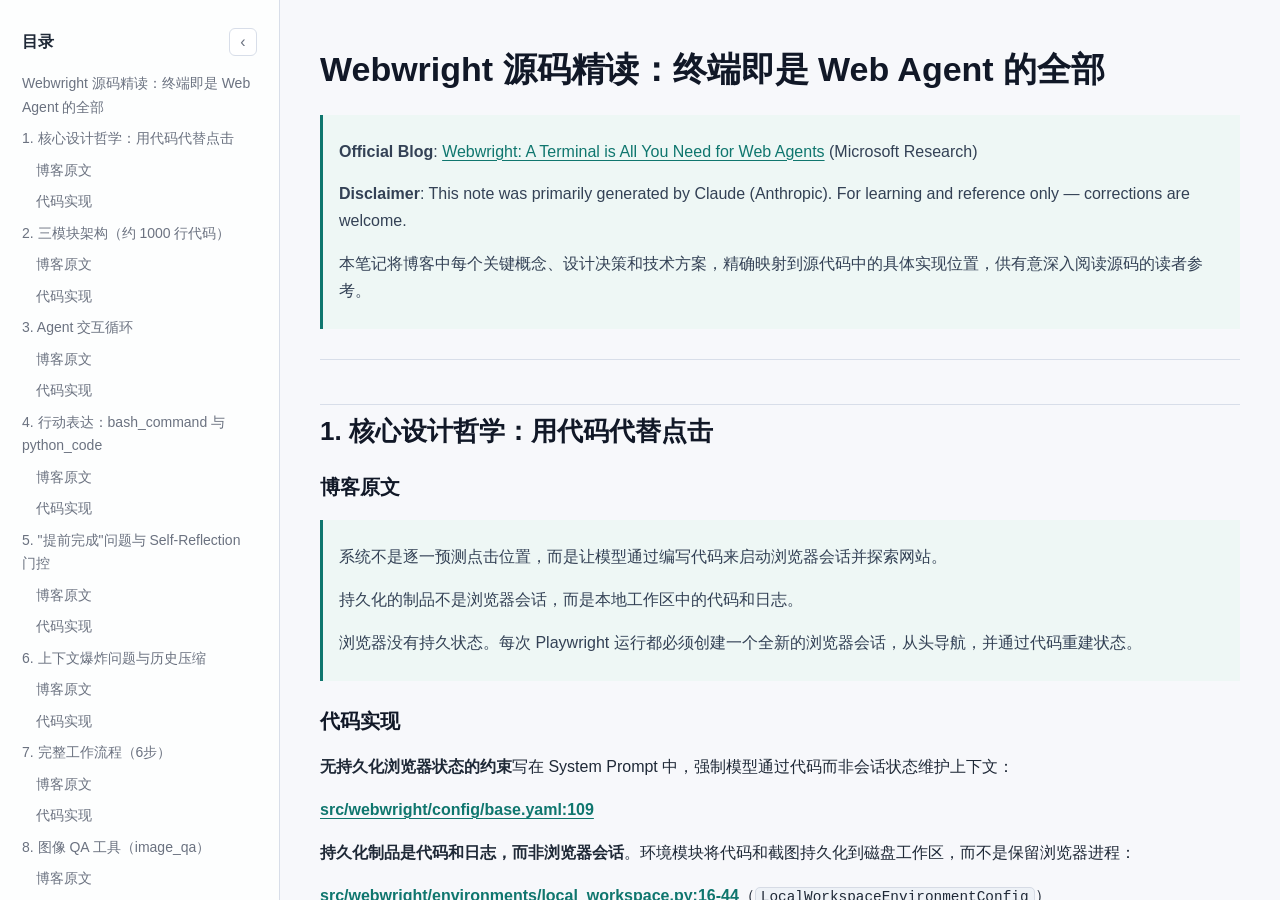
==== commit 641d72bc: "update code" ====
--- a/pages/Webwright/index.html
+++ b/pages/Webwright/index.html
@@ -13,124 +13,12 @@
         <div class="toc-title">目录</div>
         <button type="button" class="toc-toggle" id="toc-toggle" aria-label="折叠目录">‹</button>
       </div>
-      <nav><a class="toc-level-1" href="#webwright-源码精读终端即是-web-agent-的全部">Webwright 源码精读：终端即是 Web Agent 的全部</a><a class="toc-level-2" href="#目录">目录</a><a class="toc-level-2" href="#1-核心设计哲学用代码代替点击">1. 核心设计哲学：用代码代替点击</a><a class="toc-level-3" href="#博客原文">博客原文</a><a class="toc-level-3" href="#代码实现">代码实现</a><a class="toc-level-2" href="#2-三模块架构（约-1000-行代码）">2. 三模块架构（约 1000 行代码）</a><a class="toc-level-3" href="#博客原文">博客原文</a><a class="toc-level-3" href="#代码实现">代码实现</a><a class="toc-level-2" href="#3-agent-交互循环">3. Agent 交互循环</a><a class="toc-level-3" href="#博客原文">博客原文</a><a class="toc-level-3" href="#代码实现">代码实现</a><a class="toc-level-2" href="#4-行动表达bashcommand-与-pythoncode">4. 行动表达：bash_command 与 python_code</a><a class="toc-level-3" href="#博客原文">博客原文</a><a class="toc-level-3" href="#代码实现">代码实现</a><a class="toc-level-2" href="#5-提前完成问题与-self-reflection-门控">5. &quot;提前完成&quot;问题与 Self-Reflection 门控</a><a class="toc-level-3" href="#博客原文">博客原文</a><a class="toc-level-3" href="#代码实现">代码实现</a><a class="toc-level-2" href="#6-上下文爆炸问题与历史压缩">6. 上下文爆炸问题与历史压缩</a><a class="toc-level-3" href="#博客原文">博客原文</a><a class="toc-level-3" href="#代码实现">代码实现</a><a class="toc-level-2" href="#7-完整工作流程（6步）">7. 完整工作流程（6步）</a><a class="toc-level-3" href="#博客原文">博客原文</a><a class="toc-level-3" href="#代码实现">代码实现</a><a class="toc-level-2" href="#8-图像-qa-工具（imageqa）">8. 图像 QA 工具（image_qa）</a><a class="toc-level-3" href="#博客原文">博客原文</a><a class="toc-level-3" href="#代码实现">代码实现</a><a class="toc-level-2" href="#9-可重用-cli-工具输出">9. 可重用 CLI 工具输出</a><a class="toc-level-3" href="#博客原文">博客原文</a><a class="toc-level-3" href="#代码实现">代码实现</a><a class="toc-level-2" href="#10-性能评测与成本数据">10. 性能评测与成本数据</a><a class="toc-level-3" href="#博客原文">博客原文</a><a class="toc-level-3" href="#代码实现">代码实现</a><a class="toc-level-2" href="#11-设计原则少即是多">11. 设计原则：少即是多</a><a class="toc-level-3" href="#博客原文">博客原文</a><a class="toc-level-3" href="#代码实现">代码实现</a><a class="toc-level-2" href="#12-可观测性轨迹与调试文件">12. 可观测性：轨迹与调试文件</a><a class="toc-level-3" href="#博客原文">博客原文</a><a class="toc-level-3" href="#代码实现">代码实现</a><a class="toc-level-2" href="#附录关键配置项速查">附录：关键配置项速查</a><a class="toc-level-2" href="#附录关键文件速查">附录：关键文件速查</a><a class="toc-level-2" href="#acknowledgements">Acknowledgements</a></nav>
+      <nav><a class="toc-level-1" href="#webwright-源码精读终端即是-web-agent-的全部">Webwright 源码精读：终端即是 Web Agent 的全部</a><a class="toc-level-2" href="#1-核心设计哲学用代码代替点击">1. 核心设计哲学：用代码代替点击</a><a class="toc-level-3" href="#博客原文">博客原文</a><a class="toc-level-3" href="#代码实现">代码实现</a><a class="toc-level-2" href="#2-三模块架构（约-1000-行代码）">2. 三模块架构（约 1000 行代码）</a><a class="toc-level-3" href="#博客原文">博客原文</a><a class="toc-level-3" href="#代码实现">代码实现</a><a class="toc-level-2" href="#3-agent-交互循环">3. Agent 交互循环</a><a class="toc-level-3" href="#博客原文">博客原文</a><a class="toc-level-3" href="#代码实现">代码实现</a><a class="toc-level-2" href="#4-行动表达bashcommand-与-pythoncode">4. 行动表达：bash_command 与 python_code</a><a class="toc-level-3" href="#博客原文">博客原文</a><a class="toc-level-3" href="#代码实现">代码实现</a><a class="toc-level-2" href="#5-提前完成问题与-self-reflection-门控">5. &quot;提前完成&quot;问题与 Self-Reflection 门控</a><a class="toc-level-3" href="#博客原文">博客原文</a><a class="toc-level-3" href="#代码实现">代码实现</a><a class="toc-level-2" href="#6-上下文爆炸问题与历史压缩">6. 上下文爆炸问题与历史压缩</a><a class="toc-level-3" href="#博客原文">博客原文</a><a class="toc-level-3" href="#代码实现">代码实现</a><a class="toc-level-2" href="#7-完整工作流程（6步）">7. 完整工作流程（6步）</a><a class="toc-level-3" href="#博客原文">博客原文</a><a class="toc-level-3" href="#代码实现">代码实现</a><a class="toc-level-2" href="#8-图像-qa-工具（imageqa）">8. 图像 QA 工具（image_qa）</a><a class="toc-level-3" href="#博客原文">博客原文</a><a class="toc-level-3" href="#代码实现">代码实现</a><a class="toc-level-2" href="#9-可重用-cli-工具输出">9. 可重用 CLI 工具输出</a><a class="toc-level-3" href="#博客原文">博客原文</a><a class="toc-level-3" href="#代码实现">代码实现</a><a class="toc-level-2" href="#10-性能评测与成本数据">10. 性能评测与成本数据</a><a class="toc-level-3" href="#博客原文">博客原文</a><a class="toc-level-3" href="#代码实现">代码实现</a><a class="toc-level-2" href="#11-设计原则少即是多">11. 设计原则：少即是多</a><a class="toc-level-3" href="#博客原文">博客原文</a><a class="toc-level-3" href="#代码实现">代码实现</a><a class="toc-level-2" href="#12-可观测性轨迹与调试文件">12. 可观测性：轨迹与调试文件</a><a class="toc-level-3" href="#博客原文">博客原文</a><a class="toc-level-3" href="#代码实现">代码实现</a><a class="toc-level-2" href="#附录关键配置项速查">附录：关键配置项速查</a><a class="toc-level-2" href="#附录关键文件速查">附录：关键文件速查</a><a class="toc-level-2" href="#acknowledgements">Acknowledgements</a></nav>
     </aside>
     <button type="button" class="toc-rail" id="toc-rail" aria-label="展开目录">目录</button>
     <main class="document">
       <h1 id="webwright-源码精读终端即是-web-agent-的全部">Webwright 源码精读：终端即是 Web Agent 的全部</h1>
-<blockquote><p><strong>Official Blog</strong>: <a href="https://www.microsoft.com/en-us/research/articles/webwright-a-terminal-is-all-you-need-for-web-agents/">Webwright: A Terminal is All You Need for Web Agents</a> (Microsoft Research)</p><p><strong>Disclaimer</strong>: This note was primarily generated by Claude (Anthropic). For learning and reference only — corrections are welcome.</p><p>本笔记将博客中每个关键概念、设计决策和技术方案，精确映射到源代码中的具体实现位置，供有意深入阅读源码的读者参考。</p></blockquote>
-<hr>
-<h2 id="目录">目录</h2>
-<ul>
-<li><a href="#webwright-源码精读终端即是-web-agent-的全部">Webwright 源码精读：终端即是 Web Agent 的全部</a>
-<ul>
-<li><a href="#目录">目录</a>
-</li>
-<li><a href="#1-核心设计哲学用代码代替点击">1. 核心设计哲学：用代码代替点击</a>
-<ul>
-<li><a href="#博客原文">博客原文</a>
-</li>
-<li><a href="#代码实现">代码实现</a>
-</li>
-</ul>
-</li>
-<li><a href="#2-三模块架构约-1000-行代码">2. 三模块架构（约 1000 行代码）</a>
-<ul>
-<li><a href="#博客原文-1">博客原文</a>
-</li>
-<li><a href="#代码实现-1">代码实现</a>
-</li>
-</ul>
-</li>
-<li><a href="#3-agent-交互循环">3. Agent 交互循环</a>
-<ul>
-<li><a href="#博客原文-2">博客原文</a>
-</li>
-<li><a href="#代码实现-2">代码实现</a>
-</li>
-</ul>
-</li>
-<li><a href="#4-行动表达bash_command-与-python_code">4. 行动表达：bash\_command 与 python\_code</a>
-<ul>
-<li><a href="#博客原文-3">博客原文</a>
-</li>
-<li><a href="#代码实现-3">代码实现</a>
-</li>
-</ul>
-</li>
-<li><a href="#5-提前完成问题与-self-reflection-门控">5. &quot;提前完成&quot;问题与 Self-Reflection 门控</a>
-<ul>
-<li><a href="#博客原文-4">博客原文</a>
-</li>
-<li><a href="#代码实现-4">代码实现</a>
-</li>
-</ul>
-</li>
-<li><a href="#6-上下文爆炸问题与历史压缩">6. 上下文爆炸问题与历史压缩</a>
-<ul>
-<li><a href="#博客原文-5">博客原文</a>
-</li>
-<li><a href="#代码实现-5">代码实现</a>
-</li>
-</ul>
-</li>
-<li><a href="#7-完整工作流程6步">7. 完整工作流程（6步）</a>
-<ul>
-<li><a href="#博客原文-6">博客原文</a>
-</li>
-<li><a href="#代码实现-6">代码实现</a>
-</li>
-</ul>
-</li>
-<li><a href="#8-图像-qa-工具image_qa">8. 图像 QA 工具（image\_qa）</a>
-<ul>
-<li><a href="#博客原文-7">博客原文</a>
-</li>
-<li><a href="#代码实现-7">代码实现</a>
-</li>
-</ul>
-</li>
-<li><a href="#9-可重用-cli-工具输出">9. 可重用 CLI 工具输出</a>
-<ul>
-<li><a href="#博客原文-8">博客原文</a>
-</li>
-<li><a href="#代码实现-8">代码实现</a>
-</li>
-</ul>
-</li>
-<li><a href="#10-性能评测与成本数据">10. 性能评测与成本数据</a>
-<ul>
-<li><a href="#博客原文-9">博客原文</a>
-</li>
-<li><a href="#代码实现-9">代码实现</a>
-</li>
-</ul>
-</li>
-<li><a href="#11-设计原则少即是多">11. 设计原则：少即是多</a>
-<ul>
-<li><a href="#博客原文-10">博客原文</a>
-</li>
-<li><a href="#代码实现-10">代码实现</a>
-</li>
-</ul>
-</li>
-<li><a href="#12-可观测性轨迹与调试文件">12. 可观测性：轨迹与调试文件</a>
-<ul>
-<li><a href="#博客原文-11">博客原文</a>
-</li>
-<li><a href="#代码实现-11">代码实现</a>
-</li>
-</ul>
-</li>
-<li><a href="#附录关键配置项速查">附录：关键配置项速查</a>
-</li>
-<li><a href="#附录关键文件速查">附录：关键文件速查</a>
-</li>
-<li><a href="#acknowledgements">Acknowledgements</a>
-</li>
-</ul>
-</li>
-</ul>
+<blockquote><p><strong>Official Blog</strong>: <a href="https://www.microsoft.com/en-us/research/articles/webwright-a-terminal-is-all-you-need-for-web-agents/" target="_blank" rel="noopener noreferrer">Webwright: A Terminal is All You Need for Web Agents</a> (Microsoft Research)</p><p><strong>Disclaimer</strong>: This note was primarily generated by Claude (Anthropic). For learning and reference only — corrections are welcome.</p><p>本笔记将博客中每个关键概念、设计决策和技术方案，精确映射到源代码中的具体实现位置，供有意深入阅读源码的读者参考。</p></blockquote>
 <hr>
 <h2 id="1-核心设计哲学用代码代替点击">1. 核心设计哲学：用代码代替点击</h2>
 <h3 id="博客原文">博客原文</h3>
@@ -147,7 +35,7 @@
 <hr>
 <h2 id="2-三模块架构（约-1000-行代码）">2. 三模块架构（约 1000 行代码）</h2>
 <h3 id="博客原文">博客原文</h3>
-<blockquote><p>三个核心模块，总计约 1000 行代码： - 运行器（Runner）：约 150 行 - 模型接口（Model Interface）：约 550 行 - 环境（Environment）：约 300 行</p></blockquote>
+<blockquote><p>三个核心模块，总计约 1000 行代码：</p><ul><li>运行器（Runner）：约 150 行</li><li>模型接口（Model Interface）：约 550 行</li><li>环境（Environment）：约 300 行</li></ul></blockquote>
 <h3 id="代码实现">代码实现</h3>
 <table><thead><tr><th>模块</th><th>博客描述</th><th>实际文件</th><th>行数</th></tr></thead><tbody><tr><td><strong>Runner（运行器）</strong></td><td>~150 行，编排 Agent 循环</td><td><a href="src/webwright/run/cli.py" class="code-ref-trigger" data-code-path="src/webwright/run/cli.py" data-file-id="file-d934a7c98367" data-start="" data-end="">src/webwright/run/cli.py</a></td><td>155 行</td></tr><tr><td><strong>Model Interface（模型接口）</strong></td><td>~550 行，处理 LLM 通信</td><td><a href="src/webwright/models/base.py" class="code-ref-trigger" data-code-path="src/webwright/models/base.py" data-file-id="file-b5b69364e30b" data-start="" data-end="">src/webwright/models/base.py</a></td><td>588 行</td></tr><tr><td><strong>Environment（环境）</strong></td><td>~300 行，管理工作区和执行命令</td><td><a href="src/webwright/environments/local_workspace.py" class="code-ref-trigger" data-code-path="src/webwright/environments/local_workspace.py" data-file-id="file-b6d638ec2795" data-start="" data-end="">src/webwright/environments/local_workspace.py</a></td><td>~300 行</td></tr></tbody></table>
 <p><strong>Runner</strong> 的核心入口函数：</p>
@@ -161,7 +49,7 @@
 <hr>
 <h2 id="3-agent-交互循环">3. Agent 交互循环</h2>
 <h3 id="博客原文">博客原文</h3>
-<blockquote><p>1. 运行器将当前上下文发送给模型 2. 模型返回解析后的动作：思考块 + Shell 命令块 3. 环境在本地工作区执行命令 4. 返回观测结果（终端输出、日志、截图、错误信息） 5. 循环持续直到任务完成</p></blockquote>
+<blockquote><ol><li>运行器将当前上下文发送给模型</li><li>模型返回解析后的动作：思考块 + Shell 命令块</li><li>环境在本地工作区执行命令</li><li>返回观测结果（终端输出、日志、截图、错误信息）</li><li>循环持续直到任务完成</li></ol></blockquote>
 <h3 id="代码实现">代码实现</h3>
 <p><strong>主循环</strong>位于 Agent 的 <code>run()</code> 方法：</p>
 <p><a href="src/webwright/agents/default.py#L341-L381" class="code-ref-trigger" data-code-path="src/webwright/agents/default.py" data-file-id="file-e313798ded40" data-start="341" data-end="381">src/webwright/agents/default.py:341-381</a>（<code>run</code> 方法）</p>
@@ -327,7 +215,7 @@
 <hr>
 <h2 id="10-性能评测与成本数据">10. 性能评测与成本数据</h2>
 <h3 id="博客原文">博客原文</h3>
-<blockquote><p><strong>Online-Mind2Web</strong>（300 个任务，136 个网站）： - GPT-5.4：准确率 86.67%（AutoEval 类别的最优水平） - Claude Opus 4.7：准确率 84.7% - 困难任务上 Claude 表现更好（80.5% vs 76.6%）</p><p><strong>Odysseys</strong>（200 个多步骤任务）： - Webwright + GPT-5.4：60.1%（比此前最优水平提升 35.1 个百分点） - 基础 GPT-5.4（无 Webwright）：33.5%（相对提升 79.4%）</p><p><strong>成本</strong>：GPT-5.4 平均每任务花费 2.37 美元，平均 26.3 步。前 50 步达到 82% 准确率；后 50 步额外增加 3-4 个百分点。</p></blockquote>
+<blockquote><p><strong>Online-Mind2Web</strong>（300 个任务，136 个网站）：</p><ul><li>GPT-5.4：准确率 86.67%（AutoEval 类别的最优水平）</li><li>Claude Opus 4.7：准确率 84.7%</li><li>困难任务上 Claude 表现更好（80.5% vs 76.6%）</li></ul><p><strong>Odysseys</strong>（200 个多步骤任务）：</p><ul><li>Webwright + GPT-5.4：60.1%（比此前最优水平提升 35.1 个百分点）</li><li>基础 GPT-5.4（无 Webwright）：33.5%（相对提升 79.4%）</li></ul><p><strong>成本</strong>：GPT-5.4 平均每任务花费 2.37 美元，平均 26.3 步。前 50 步达到 82% 准确率；后 50 步额外增加 3-4 个百分点。</p></blockquote>
 <h3 id="代码实现">代码实现</h3>
 <p><strong>模型选择</strong>（Claude Opus 4.7 或 GPT-5.4）通过 model modifier yaml 配置：</p>
 <p><a href="src/webwright/config/model_claude.yaml" class="code-ref-trigger" data-code-path="src/webwright/config/model_claude.yaml" data-file-id="file-25ce928315be" data-start="" data-end="">src/webwright/config/model_claude.yaml</a>（设置 <code>claude-opus-4-7</code>）</p>
@@ -396,15 +284,14 @@
 <h2 id="acknowledgements">Acknowledgements</h2>
 <p>This note is based on the open-source project <strong>Webwright</strong> by Microsoft Research.</p>
 <ul>
-<li><strong>Repository</strong>: <a href="https://github.com/microsoft/Webwright">microsoft/Webwright</a>
-</li>
-<li><strong>Blog Post</strong>: <a href="https://www.microsoft.com/en-us/research/articles/webwright-a-terminal-is-all-you-need-for-web-agents/">Webwright: A Terminal is All You Need for Web Agents</a> — Microsoft Research
-</li>
-<li><strong>License</strong>: Please refer to the <a href="https://github.com/microsoft/Webwright/blob/main/LICENSE">repository license</a> for terms of use.
+<li><strong>Repository</strong>: <a href="https://github.com/microsoft/Webwright" target="_blank" rel="noopener noreferrer">microsoft/Webwright</a>
+</li>
+<li><strong>Blog Post</strong>: <a href="https://www.microsoft.com/en-us/research/articles/webwright-a-terminal-is-all-you-need-for-web-agents/" target="_blank" rel="noopener noreferrer">Webwright: A Terminal is All You Need for Web Agents</a> — Microsoft Research
+</li>
+<li><strong>License</strong>: Please refer to the <a href="https://github.com/microsoft/Webwright/blob/main/LICENSE" target="_blank" rel="noopener noreferrer">repository license</a> for terms of use.
 </li>
 </ul>
 <p>All source code references in this note point to the Webwright repository. Credit for the system design and implementation belongs to the original authors at Microsoft Research.</p>
-<pre><code class=""></code></pre>
     </main>
     <div class="code-resizer" id="code-resizer" aria-hidden="true"></div>
     <aside class="code-viewer" id="code-viewer" aria-hidden="true">
